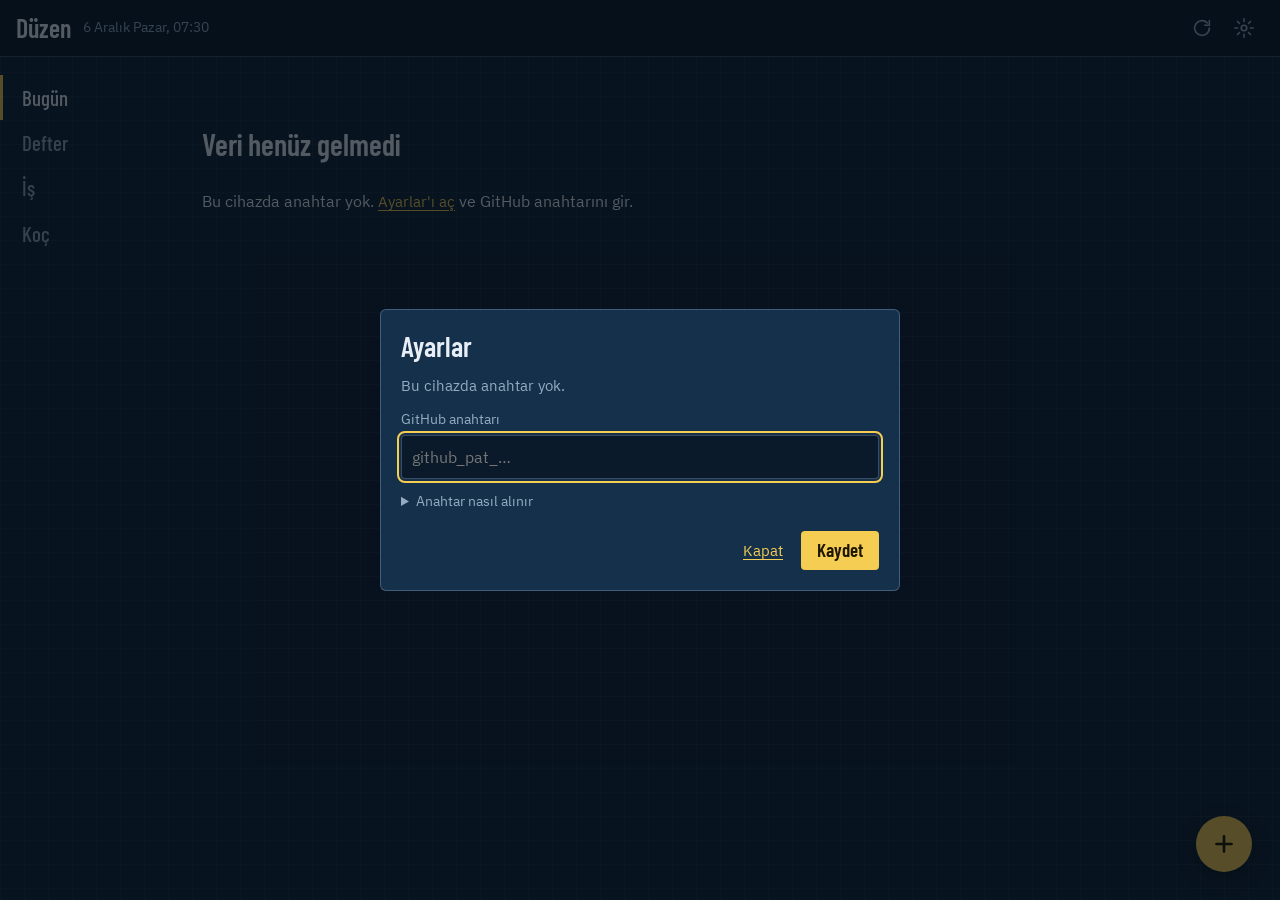
==== index.html @ efe528be "Düzen uygulaması ilk sürüm: Bugün/Yarın, Defter, İş, Koç, Hızlı ekle Co-Authored-By: Claude Opus 5.5" ====
<!doctype html>
<html lang="tr">
<head>
<meta charset="utf-8">
<meta name="viewport" content="width=device-width,initial-scale=1,viewport-fit=cover">
<meta name="theme-color" content="#0b1a2b">
<meta name="robots" content="noindex">
<title>Düzen</title>
<link rel="manifest" href="manifest.webmanifest">
<link rel="icon" href="icons/icon-192.png">
<link rel="apple-touch-icon" href="icons/icon-192.png">
<link rel="stylesheet" href="fonts/fonts.css">
<link rel="stylesheet" href="app.css">
</head>
<body>
<div class="kabuk">
  <header class="ust">
    <a class="marka" href="#bugun">Düzen</a>
    <span class="ust-saat sayi" id="saat"></span>
    <span class="ust-dugmeler">
      <button class="ikon-dugme" id="yenileBtn" type="button" aria-label="Şimdi eşitle" title="Şimdi eşitle">
        <svg viewBox="0 0 24 24" aria-hidden="true"><path d="M20 12a8 8 0 1 1-2.34-5.66M20 4v5h-5"/></svg>
      </button>
      <button class="ikon-dugme" id="ayarBtn" type="button" aria-label="Ayarlar" title="Ayarlar">
        <svg viewBox="0 0 24 24" aria-hidden="true"><circle cx="12" cy="12" r="3"/><path d="M12 2v3M12 19v3M2 12h3M19 12h3M4.9 4.9l2.1 2.1M17 17l2.1 2.1M4.9 19.1 7 17M17 7l2.1-2.1"/></svg>
      </button>
    </span>
  </header>

  <nav class="sekmeler" aria-label="Bölümler">
    <a href="#bugun" data-sekme="bugun">Bugün</a>
    <a href="#defter" data-sekme="defter">Defter</a>
    <a href="#is" data-sekme="is">İş</a>
    <a href="#koc" data-sekme="koc">Koç</a>
  </nav>

  <div class="durum-cubugu" id="durum" role="status" hidden></div>
  <main id="gorunum"></main>
</div>

<button class="ekle-fab" id="ekleBtn" type="button" aria-label="Hızlı ekle">
  <svg viewBox="0 0 24 24" aria-hidden="true"><path d="M12 5v14M5 12h14"/></svg>
</button>
<div class="tost" id="tost" role="status" hidden></div>

<dialog id="ekleDialog" aria-labelledby="ekle-baslik">
  <form id="ekleForm" method="dialog">
    <h2 id="ekle-baslik">Hızlı ekle</h2>
    <div id="ekle-alanlar"></div>
    <div class="dialog-alt">
      <button type="button" class="metin-dugme" data-kapat="ekleDialog">Vazgeç</button>
      <button type="submit" class="dugme">Kaydet</button>
    </div>
  </form>
</dialog>

<dialog id="gorevDialog" aria-labelledby="gorev-baslik">
  <form id="gorevForm" method="dialog">
    <h2 id="gorev-baslik">Görev ekle</h2>
    <label class="alan" for="gorev-ad">Görev<input id="gorev-ad" name="baslik" type="text" required placeholder="Load list kontrolü"></label>
    <div class="iki-alan">
      <label class="alan" for="gorev-proje">Proje<input id="gorev-proje" name="proje" type="text" placeholder="Ceyhan"></label>
      <label class="alan" for="gorev-veren">Veren<input id="gorev-veren" name="veren" type="text" placeholder="Fatih abi"></label>
    </div>
    <div class="iki-alan">
      <label class="alan" for="gorev-son">Son tarih<input id="gorev-son" name="son_tarih" type="date"></label>
      <label class="alan" for="gorev-dl">Deadline<input id="gorev-dl" name="deadline" type="date"></label>
    </div>
    <label class="alan" for="gorev-not">Not<textarea id="gorev-not" name="not" rows="2"></textarea></label>
    <div class="dialog-alt">
      <button type="button" class="metin-dugme" data-kapat="gorevDialog">Vazgeç</button>
      <button type="submit" class="dugme">Görevi ekle</button>
    </div>
  </form>
</dialog>

<dialog id="ayarDialog" aria-labelledby="ayar-baslik">
  <div class="ayar">
    <h2 id="ayar-baslik">Ayarlar</h2>
    <p id="ayar-durum" class="not"></p>
    <label class="alan" for="ayar-anahtar">GitHub anahtarı<input id="ayar-anahtar" type="password" autocomplete="off" spellcheck="false" placeholder="github_pat_…"></label>
    <details class="yardim">
      <summary>Anahtar nasıl alınır</summary>
      <ol>
        <li><a href="https://github.com/settings/personal-access-tokens/new" target="_blank" rel="noopener">GitHub'da yeni fine-grained token sayfasını</a> aç.</li>
        <li>Adına cihazı yaz (ör. Düzen tablet), süreyi seç.</li>
        <li>Repository access: <b>Only select repositories</b>, sadece <b>mskldf/duzen-veri</b>.</li>
        <li>Permissions altında Repository permissions, <b>Contents: Read and write</b>.</li>
        <li>Generate token deyip çıkan anahtarı buraya yapıştır.</li>
      </ol>
      <p>Anahtar sadece bu cihazda saklanır. Kimseyle paylaşma, sohbete de yazma.</p>
    </details>
    <div class="dialog-alt">
      <button type="button" class="metin-dugme" id="anahtarSil" hidden>Anahtarı bu cihazdan sil</button>
      <button type="button" class="metin-dugme" data-kapat="ayarDialog">Kapat</button>
      <button type="button" class="dugme" id="anahtarKaydet">Kaydet</button>
    </div>
  </div>
</dialog>

<script src="vendor/marked.min.js"></script>
<script src="lib.js"></script>
<script src="app.js"></script>
</body>
</html>
---- fonts/fonts.css ----
/* barlow-condensed-latin-ext-500-normal */
@font-face {
  font-family: 'Barlow Condensed';
  font-style: normal;
  font-display: swap;
  font-weight: 500;
  src: url(./barlow-condensed-latin-ext-500-normal.woff2) format('woff2');
  unicode-range: U+0100-02AF,U+0304,U+0308,U+0329,U+1E00-1E9F,U+1EF2-1EFF,U+2020,U+20A0-20AB,U+20AD-20C0,U+2113,U+2C60-2C7F,U+A720-A7FF;
}

/* barlow-condensed-latin-500-normal */
@font-face {
  font-family: 'Barlow Condensed';
  font-style: normal;
  font-display: swap;
  font-weight: 500;
  src: url(./barlow-condensed-latin-500-normal.woff2) format('woff2');
  unicode-range: U+0000-00FF,U+0131,U+0152-0153,U+02BB-02BC,U+02C6,U+02DA,U+02DC,U+0304,U+0308,U+0329,U+2000-206F,U+2074,U+20AC,U+2122,U+2191,U+2193,U+2212,U+2215,U+FEFF,U+FFFD;
}

/* barlow-condensed-latin-ext-600-normal */
@font-face {
  font-family: 'Barlow Condensed';
  font-style: normal;
  font-display: swap;
  font-weight: 600;
  src: url(./barlow-condensed-latin-ext-600-normal.woff2) format('woff2');
  unicode-range: U+0100-02AF,U+0304,U+0308,U+0329,U+1E00-1E9F,U+1EF2-1EFF,U+2020,U+20A0-20AB,U+20AD-20C0,U+2113,U+2C60-2C7F,U+A720-A7FF;
}

/* barlow-condensed-latin-600-normal */
@font-face {
  font-family: 'Barlow Condensed';
  font-style: normal;
  font-display: swap;
  font-weight: 600;
  src: url(./barlow-condensed-latin-600-normal.woff2) format('woff2');
  unicode-range: U+0000-00FF,U+0131,U+0152-0153,U+02BB-02BC,U+02C6,U+02DA,U+02DC,U+0304,U+0308,U+0329,U+2000-206F,U+2074,U+20AC,U+2122,U+2191,U+2193,U+2212,U+2215,U+FEFF,U+FFFD;
}

/* ibm-plex-sans-latin-ext-400-normal */
@font-face {
  font-family: 'IBM Plex Sans';
  font-style: normal;
  font-display: swap;
  font-weight: 400;
  src: url(./ibm-plex-sans-latin-ext-400-normal.woff2) format('woff2');
  unicode-range: U+0100-02AF,U+0304,U+0308,U+0329,U+1E00-1E9F,U+1EF2-1EFF,U+2020,U+20A0-20AB,U+20AD-20C0,U+2113,U+2C60-2C7F,U+A720-A7FF;
}

/* ibm-plex-sans-latin-400-normal */
@font-face {
  font-family: 'IBM Plex Sans';
  font-style: normal;
  font-display: swap;
  font-weight: 400;
  src: url(./ibm-plex-sans-latin-400-normal.woff2) format('woff2');
  unicode-range: U+0000-00FF,U+0131,U+0152-0153,U+02BB-02BC,U+02C6,U+02DA,U+02DC,U+0304,U+0308,U+0329,U+2000-206F,U+2074,U+20AC,U+2122,U+2191,U+2193,U+2212,U+2215,U+FEFF,U+FFFD;
}

/* ibm-plex-sans-latin-ext-500-normal */
@font-face {
  font-family: 'IBM Plex Sans';
  font-style: normal;
  font-display: swap;
  font-weight: 500;
  src: url(./ibm-plex-sans-latin-ext-500-normal.woff2) format('woff2');
  unicode-range: U+0100-02AF,U+0304,U+0308,U+0329,U+1E00-1E9F,U+1EF2-1EFF,U+2020,U+20A0-20AB,U+20AD-20C0,U+2113,U+2C60-2C7F,U+A720-A7FF;
}

/* ibm-plex-sans-latin-500-normal */
@font-face {
  font-family: 'IBM Plex Sans';
  font-style: normal;
  font-display: swap;
  font-weight: 500;
  src: url(./ibm-plex-sans-latin-500-normal.woff2) format('woff2');
  unicode-range: U+0000-00FF,U+0131,U+0152-0153,U+02BB-02BC,U+02C6,U+02DA,U+02DC,U+0304,U+0308,U+0329,U+2000-206F,U+2074,U+20AC,U+2122,U+2191,U+2193,U+2212,U+2215,U+FEFF,U+FFFD;
}

/* ibm-plex-sans-latin-ext-600-normal */
@font-face {
  font-family: 'IBM Plex Sans';
  font-style: normal;
  font-display: swap;
  font-weight: 600;
  src: url(./ibm-plex-sans-latin-ext-600-normal.woff2) format('woff2');
  unicode-range: U+0100-02AF,U+0304,U+0308,U+0329,U+1E00-1E9F,U+1EF2-1EFF,U+2020,U+20A0-20AB,U+20AD-20C0,U+2113,U+2C60-2C7F,U+A720-A7FF;
}

/* ibm-plex-sans-latin-600-normal */
@font-face {
  font-family: 'IBM Plex Sans';
  font-style: normal;
  font-display: swap;
  font-weight: 600;
  src: url(./ibm-plex-sans-latin-600-normal.woff2) format('woff2');
  unicode-range: U+0000-00FF,U+0131,U+0152-0153,U+02BB-02BC,U+02C6,U+02DA,U+02DC,U+0304,U+0308,U+0329,U+2000-206F,U+2074,U+20AC,U+2122,U+2191,U+2193,U+2212,U+2215,U+FEFF,U+FFFD;
}
---- app.css ----
/* Düzen: ozalit defter. Koyu lacivert zemin, mühendis kareli kâğıdı, antet kutusu. */
:root {
  --zemin: #0f2236;
  --zemin-koyu: #0b1a2b;
  --kagit: #14304b;
  --cizgi: rgba(196, 220, 255, 0.055);
  --ayrac: rgba(196, 220, 255, 0.13);
  --cerceve: rgba(196, 220, 255, 0.26);
  --yazi: #e8eef5;
  --soluk: #95abc2;
  --vurgu: #f4cd52;
  --vurgu-uzeri: #1d1600;
  --gecikme: #ff7b67;
  --tamam: #7fd4a9;
  --f-baslik: 'Barlow Condensed', 'Arial Narrow', 'Roboto Condensed', sans-serif;
  --f-govde: 'IBM Plex Sans', system-ui, -apple-system, 'Segoe UI', sans-serif;
  --kare: 24px;
  --alt-bar: 60px;
  color-scheme: dark;
}

* { box-sizing: border-box; }
html { -webkit-text-size-adjust: 100%; }
body {
  margin: 0;
  min-height: 100vh;
  background-color: var(--zemin);
  background-image:
    linear-gradient(var(--cizgi) 1px, transparent 1px),
    linear-gradient(90deg, var(--cizgi) 1px, transparent 1px);
  background-size: var(--kare) var(--kare);
  color: var(--yazi);
  font-family: var(--f-govde);
  font-size: 16px;
  line-height: 1.55;
}
a { color: inherit; text-decoration-color: var(--vurgu); text-underline-offset: 3px; }
button { font: inherit; cursor: pointer; }
:focus-visible { outline: 2px solid var(--vurgu); outline-offset: 2px; }
[hidden] { display: none !important; }
.sayi { font-variant-numeric: tabular-nums; }
small { display: block; color: var(--soluk); font-size: 14px; line-height: 1.45; }

/* ---------- üst ve gezinme ---------- */
.ust {
  position: sticky; top: 0; z-index: 20;
  display: flex; align-items: center; gap: 12px;
  padding: calc(8px + env(safe-area-inset-top, 0px)) max(16px, env(safe-area-inset-right, 0px)) 8px max(16px, env(safe-area-inset-left, 0px));
  background: var(--zemin-koyu);
  border-bottom: 1px solid var(--cerceve);
}
.marka {
  font-family: var(--f-baslik); font-weight: 600; font-size: 26px; line-height: 1;
  text-decoration: none; color: var(--yazi);
}
.ust-saat { flex: 1; min-width: 0; color: var(--soluk); font-size: 14px; white-space: nowrap; overflow: hidden; text-overflow: ellipsis; }
.ust-dugmeler { display: flex; gap: 2px; }
.ikon-dugme {
  width: 40px; height: 40px; display: grid; place-items: center;
  background: none; border: 0; border-radius: 4px; color: var(--soluk);
}
.ikon-dugme:hover { color: var(--yazi); background: var(--ayrac); }
.ikon-dugme svg, .ekle-fab svg { width: 22px; height: 22px; fill: none; stroke: currentColor; stroke-width: 1.8; stroke-linecap: round; stroke-linejoin: round; }

.sekmeler {
  position: fixed; left: 0; right: 0; bottom: 0; z-index: 20;
  display: grid; grid-template-columns: repeat(4, 1fr);
  background: var(--zemin-koyu);
  border-top: 1px solid var(--cerceve);
  padding-bottom: env(safe-area-inset-bottom, 0px);
}
.sekmeler a {
  display: block; height: var(--alt-bar); line-height: var(--alt-bar);
  text-align: center; text-decoration: none;
  font-family: var(--f-baslik); font-weight: 500; font-size: 19px; color: var(--soluk);
}
.sekmeler a[aria-current="page"] { color: var(--yazi); box-shadow: inset 0 2px 0 var(--vurgu); }

.durum-cubugu {
  margin: 0; padding: 8px max(16px, env(safe-area-inset-right, 0px)) 8px max(16px, env(safe-area-inset-left, 0px));
  font-size: 14px; color: var(--vurgu); background: rgba(244, 205, 82, 0.1);
}
.durum-cubugu.hata { color: var(--gecikme); background: rgba(255, 123, 103, 0.12); }

main {
  padding: 20px max(16px, env(safe-area-inset-right, 0px)) calc(var(--alt-bar) + 96px + env(safe-area-inset-bottom, 0px)) max(16px, env(safe-area-inset-left, 0px));
}
.gun, .is, .koc { max-width: 760px; }

/* ---------- tipografi ---------- */
h1 { font-family: var(--f-baslik); font-weight: 600; font-size: 40px; line-height: 1.05; margin: 0; text-wrap: balance; }
h2 {
  font-family: var(--f-baslik); font-weight: 500; font-size: 20px; line-height: 1.2;
  color: var(--soluk); margin: 30px 0 8px; padding-bottom: 5px; border-bottom: 1px solid var(--ayrac);
}
.not { color: var(--soluk); font-size: 15px; margin: 8px 0; }
.bolum-bas { display: flex; align-items: center; justify-content: space-between; gap: 16px; }

/* ---------- düğmeler ---------- */
.dugme {
  background: var(--vurgu); color: var(--vurgu-uzeri); border: 0; border-radius: 4px;
  padding: 9px 16px; font-family: var(--f-baslik); font-weight: 600; font-size: 19px; line-height: 1.1;
}
.dugme:disabled, .metin-dugme:disabled { opacity: 0.5; cursor: progress; }
.metin-dugme {
  background: none; border: 0; padding: 6px 0; color: var(--vurgu);
  text-decoration: underline; text-underline-offset: 3px; font-size: 15px;
}
.cipler { display: flex; flex-wrap: wrap; gap: 8px; }
.cip {
  background: transparent; color: var(--yazi); border: 1px solid var(--cerceve); border-radius: 4px;
  padding: 6px 12px; font-size: 15px;
}
.cip:hover { border-color: var(--yazi); }
.cip.secili { border-color: var(--vurgu); color: var(--vurgu); }

.ekle-fab {
  position: fixed; z-index: 25;
  right: max(16px, env(safe-area-inset-right, 0px));
  bottom: calc(var(--alt-bar) + 16px + env(safe-area-inset-bottom, 0px));
  width: 56px; height: 56px; border-radius: 50%; border: 0;
  display: grid; place-items: center;
  background: var(--vurgu); color: var(--vurgu-uzeri);
  box-shadow: 0 6px 18px rgba(0, 0, 0, 0.35);
}
.ekle-fab svg { width: 26px; height: 26px; stroke-width: 2.4; }

/* ---------- günün sayfası ---------- */
.gun-bas { display: grid; gap: 2px; }
.gun-bas h1 { font-size: 52px; }
.gun-tarih { margin: 0; font-family: var(--f-baslik); font-weight: 500; font-size: 24px; color: var(--soluk); }
.hava { display: flex; flex-wrap: wrap; align-items: baseline; gap: 6px 14px; margin-top: 6px; font-size: 15px; color: var(--soluk); }
.hava-simdi { font-family: var(--f-baslik); font-weight: 500; font-size: 28px; color: var(--yazi); }

.plan { list-style: none; margin: 0; padding: 0; border-left: 2px solid var(--cerceve); }
.plan-satir { position: relative; display: grid; grid-template-columns: 116px 1fr; gap: 12px; padding: 8px 0 8px 16px; }
.plan-satir::before { content: ""; position: absolute; left: -6px; top: 19px; width: 10px; height: 2px; background: var(--cerceve); }
.plan-saat { font-family: var(--f-baslik); font-weight: 500; font-size: 19px; color: var(--soluk); }
.plan-is { min-width: 0; }
.plan-satir.simdi .plan-saat { color: var(--vurgu); }
.plan-satir.simdi::before { background: var(--vurgu); width: 14px; }

/* ---------- listeler ---------- */
.liste { list-style: none; margin: 0; padding: 0; }
.liste > li + li { border-top: 1px solid var(--ayrac); }
.liste.soluk { opacity: 0.6; }
.satir-bag { display: block; padding: 10px 6px; text-decoration: none; color: inherit; border-radius: 3px; }
.satir-bag:hover { background: var(--ayrac); }
.satir-bag.secili { background: rgba(244, 205, 82, 0.08); box-shadow: inset 3px 0 0 var(--vurgu); }
.satir-ust { display: flex; align-items: baseline; justify-content: space-between; gap: 12px; }
.satir-baslik { font-weight: 500; }
.satir-bag small { overflow: hidden; display: -webkit-box; -webkit-line-clamp: 2; -webkit-box-orient: vertical; }

.durum { display: inline-flex; align-items: center; gap: 6px; font-size: 13px; color: var(--soluk); white-space: nowrap; font-weight: 400; }
.durum i { display: inline-block; width: 9px; height: 9px; border: 1.5px solid currentColor; }
.durum-devam { color: var(--vurgu); }
.durum-devam i { background: var(--vurgu); }
.durum-bitti { color: var(--tamam); }
.durum-bitti i { background: var(--tamam); }
.durum-baslanmadi i { border-style: dashed; }
.durum-rafta, .durum-dustu { opacity: 0.75; }

/* ---------- defter ---------- */
.defter-ust { display: flex; flex-wrap: wrap; gap: 8px; margin-bottom: 4px; }
.sekme-bag {
  font-family: var(--f-baslik); font-weight: 500; font-size: 18px; text-decoration: none;
  border: 1px solid var(--cerceve); border-radius: 4px; padding: 5px 12px;
}
.sekme-bag.secili { border-color: var(--vurgu); color: var(--vurgu); }
.defter .defter-sayfa { display: none; }
.defter.sayfa-acik .defter-liste { display: none; }
.defter.sayfa-acik .defter-sayfa { display: block; }
.geri { display: inline-block; margin-bottom: 14px; color: var(--soluk); text-decoration: none; font-size: 15px; }
.geri::before { content: "‹ "; }
.sayfa-bos { color: var(--soluk); padding: 48px 0; }

.antet {
  display: grid; grid-template-columns: repeat(2, minmax(0, 1fr));
  gap: 1px; background: var(--cerceve); border: 1px solid var(--cerceve);
  margin-bottom: 14px;
}
.hucre { background: var(--zemin-koyu); padding: 7px 12px 9px; min-width: 0; }
.hucre.genis, .hucre.genis-yarim { grid-column: 1 / -1; }
.hucre-etiket { display: block; font-size: 12px; color: var(--soluk); line-height: 1.3; }
.hucre-deger { display: block; font-family: var(--f-baslik); font-weight: 500; font-size: 20px; line-height: 1.25; overflow-wrap: anywhere; }
.hucre.genis .hucre-deger { font-size: 34px; font-weight: 600; line-height: 1.1; }
.hucre-deger .durum { font-family: var(--f-govde); font-size: 15px; }

.ek { margin: 4px 0; font-size: 14px; color: var(--soluk); }
.ek span { color: var(--soluk); }
.ek a { color: var(--yazi); }

.metin { max-width: 68ch; }
.metin h1 { font-size: 38px; margin: 6px 0 12px; }
.metin h2 { color: var(--yazi); font-size: 22px; margin: 26px 0 8px; }
.metin p { margin: 8px 0; }
.metin ul, .metin ol { padding-left: 22px; margin: 6px 0; }
.metin li { margin: 4px 0; }
.metin strong { font-weight: 600; }
.metin code { font-size: 0.92em; background: var(--zemin-koyu); padding: 1px 5px; border-radius: 3px; }
.tablo-sar { overflow-x: auto; margin: 10px 0; }
.metin table { border-collapse: collapse; font-size: 14px; min-width: 100%; }
.metin th, .metin td { border: 1px solid var(--ayrac); padding: 6px 10px; text-align: left; vertical-align: top; }
.metin th { font-family: var(--f-baslik); font-weight: 500; font-size: 16px; color: var(--soluk); background: var(--zemin-koyu); }

/* ---------- iş ---------- */
.gorev { padding: 12px 6px; }
.gorev-ust { display: flex; align-items: baseline; gap: 10px; flex-wrap: wrap; }
.rozet { font-size: 12px; color: var(--soluk); border: 1px solid var(--cerceve); padding: 0 6px; border-radius: 3px; }
.tarihler { display: flex; flex-wrap: wrap; gap: 2px 16px; font-size: 14px; margin-top: 4px; }
.tarih { color: var(--soluk); }
.tarih.yaklasti { color: var(--vurgu); }
.tarih.gecikti, td.gecikti { color: var(--gecikme); }
.gorev-dugmeler { margin-top: 2px; }
details summary { cursor: pointer; color: var(--soluk); font-size: 14px; }
.notlar { margin: 6px 0 0; padding-left: 18px; font-size: 14px; }
.notlar .sayi { color: var(--soluk); }

/* ---------- koç ---------- */
.buyuk-sayi { font-family: var(--f-baslik); font-weight: 600; font-size: 52px; line-height: 1; margin: 6px 0; }
.buyuk-sayi span { font-size: 21px; font-weight: 500; color: var(--soluk); }
.cubuk { position: relative; height: 14px; margin: 14px 0 10px; border: 1px solid var(--cerceve); background: var(--zemin-koyu); }
.cubuk-dolu { height: 100%; background: var(--tamam); }
.cubuk-hedef { position: absolute; top: -6px; bottom: -6px; width: 2px; margin-left: -1px; background: var(--vurgu); }
.kucuk-tablo { border-collapse: collapse; font-size: 15px; }
.kucuk-tablo th { font-family: var(--f-baslik); font-weight: 500; font-size: 16px; color: var(--soluk); text-align: left; padding: 2px 18px 4px 0; }
.kucuk-tablo td { padding: 4px 18px 4px 0; border-top: 1px solid var(--ayrac); }
.girdi { padding: 7px 0; font-size: 15px; }
.girdi .sayi { color: var(--soluk); margin-right: 6px; }

.bos { padding: 40px 0; }
.bos-baslik { font-family: var(--f-baslik); font-weight: 600; font-size: 30px; margin: 0 0 6px; }

/* ---------- pencereler ---------- */
dialog {
  width: min(520px, calc(100vw - 32px)); max-height: calc(100vh - 48px); overflow: auto;
  padding: 20px; border: 1px solid var(--cerceve); border-radius: 6px;
  background: var(--kagit); color: var(--yazi);
}
dialog::backdrop { background: rgba(4, 11, 19, 0.65); }
dialog h2 { font-size: 28px; font-weight: 600; color: var(--yazi); margin: 0 0 10px; padding: 0; border: 0; }
.alan { display: grid; gap: 4px; margin: 12px 0; padding: 0; border: 0; font-size: 14px; color: var(--soluk); min-width: 0; }
.alan input, .alan select, .alan textarea {
  width: 100%; font: inherit; font-size: 16px; color: var(--yazi);
  background: var(--zemin-koyu); border: 1px solid var(--cerceve); border-radius: 4px; padding: 9px 10px;
}
.alan textarea { resize: vertical; }
fieldset.alan { display: flex; flex-wrap: wrap; align-items: center; gap: 6px 20px; }
fieldset.alan legend { float: left; width: 100%; padding: 0; margin-bottom: 4px; }
.secim { display: inline-flex; align-items: center; gap: 6px; color: var(--yazi); font-size: 16px; }
.iki-alan { display: grid; grid-template-columns: 1fr 1fr; gap: 12px; }
.dialog-alt { display: flex; flex-wrap: wrap; align-items: center; justify-content: flex-end; gap: 10px 18px; margin-top: 18px; }
.yardim { margin: 6px 0; font-size: 14px; color: var(--soluk); }
.yardim ol { padding-left: 20px; }
.yardim li { margin: 4px 0; }
.yardim b { color: var(--yazi); font-weight: 500; }
.yardim a { color: var(--yazi); }

.tost {
  position: fixed; z-index: 40; left: 50%; transform: translateX(-50%);
  bottom: calc(var(--alt-bar) + 88px + env(safe-area-inset-bottom, 0px));
  max-width: calc(100vw - 32px);
  background: var(--yazi); color: var(--zemin); padding: 10px 16px; border-radius: 4px; font-size: 15px;
  box-shadow: 0 6px 18px rgba(0, 0, 0, 0.35);
}
.tost.tost-hata { background: var(--gecikme); color: #2b0b05; }

/* ---------- geniş ekran: yan gezinme, iki bölmeli defter ---------- */
@media (min-width: 600px) {
  .antet { grid-template-columns: repeat(4, minmax(0, 1fr)); }
  .hucre.genis-yarim { grid-column: span 2; }
}
@media (min-width: 900px) {
  .kabuk { display: grid; grid-template-columns: 170px minmax(0, 1fr); grid-template-rows: auto auto 1fr; }
  .ust { grid-column: 1 / -1; }
  .durum-cubugu { grid-column: 2; }
  main { grid-column: 2; padding: 24px 32px 96px; }
  .sekmeler {
    position: sticky; top: 57px; grid-row: 2 / span 2; align-self: start;
    display: flex; flex-direction: column; padding: 18px 0;
    background: transparent; border-top: 0;
  }
  .sekmeler a { height: auto; line-height: 1.2; text-align: left; padding: 10px 22px; font-size: 21px; }
  .sekmeler a[aria-current="page"] { box-shadow: inset 3px 0 0 var(--vurgu); }
  .ekle-fab { bottom: 28px; right: 28px; }
  .tost { bottom: 100px; }
  .defter { display: grid; grid-template-columns: 340px minmax(0, 1fr); gap: 32px; align-items: start; }
  .defter .defter-liste, .defter.sayfa-acik .defter-liste {
    display: block; position: sticky; top: 81px; max-height: calc(100vh - 100px); overflow-y: auto; padding-right: 6px;
  }
  .defter .defter-sayfa { display: block; }
  .geri { display: none; }
}

@media (prefers-reduced-motion: reduce) {
  * { scroll-behavior: auto !important; transition: none !important; animation: none !important; }
}
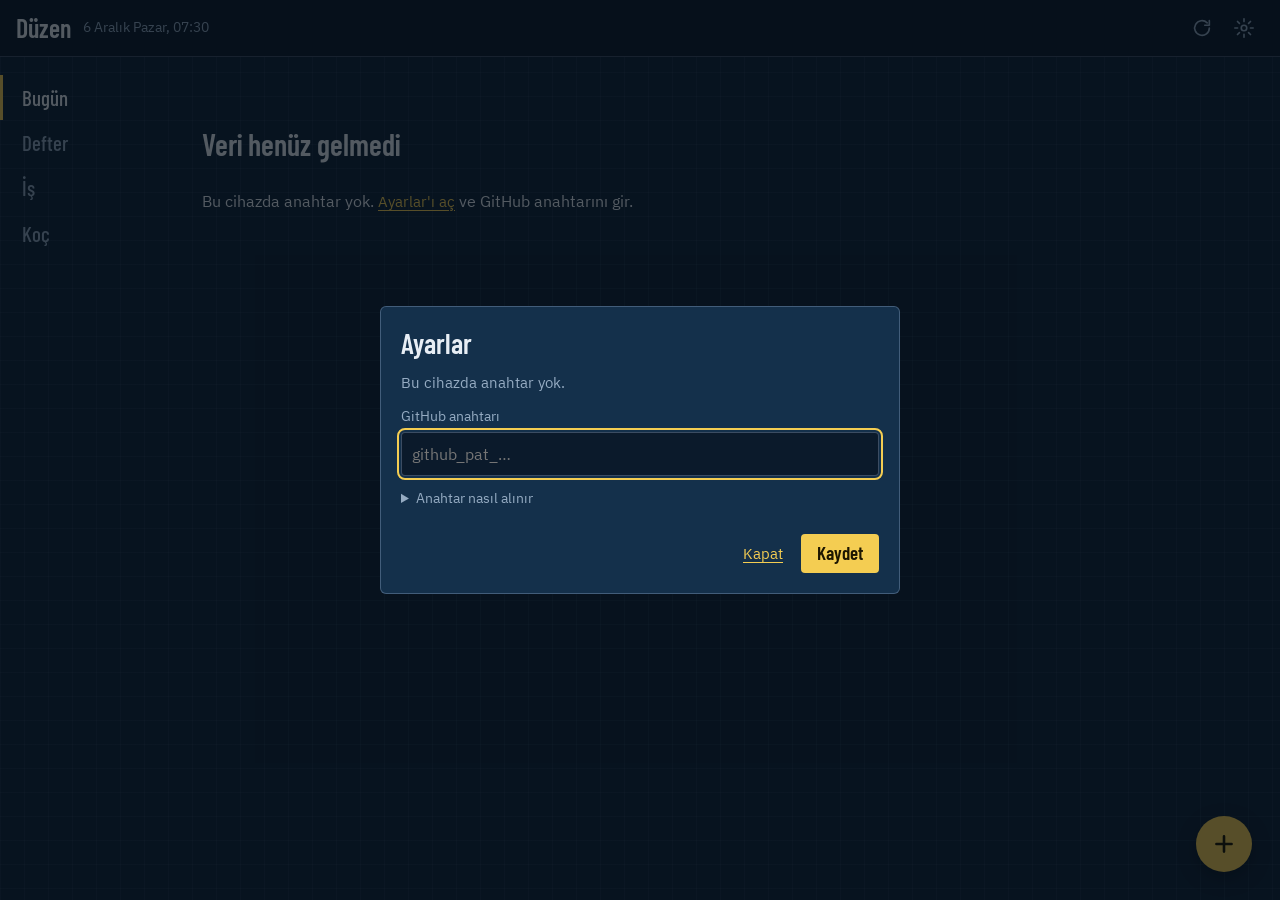
==== commit 8b1a05f9: "Odak modu, haftalık iş dökümü, koç önerileri, haftalık grafikler, QR ile cihaz ekleme Co-Authored-By" ====
--- a/index.html
+++ b/index.html
@@ -47,8 +47,22 @@
   <form id="ekleForm" method="dialog">
     <h2 id="ekle-baslik">Hızlı ekle</h2>
     <div id="ekle-alanlar"></div>
+    <p class="dialog-hata" role="alert" hidden></p>
     <div class="dialog-alt">
       <button type="button" class="metin-dugme" data-kapat="ekleDialog">Vazgeç</button>
+      <button type="submit" class="dugme">Kaydet</button>
+    </div>
+  </form>
+</dialog>
+
+<dialog id="kapatDialog" aria-labelledby="kapat-baslik">
+  <form id="kapatForm" method="dialog">
+    <h2 id="kapat-baslik">Günü kapat</h2>
+    <p class="not" id="kapat-tarih"></p>
+    <div id="kapat-alanlar"></div>
+    <p class="dialog-hata" role="alert" hidden></p>
+    <div class="dialog-alt">
+      <button type="button" class="metin-dugme" data-kapat="kapatDialog">Vazgeç</button>
       <button type="submit" class="dugme">Kaydet</button>
     </div>
   </form>
@@ -67,6 +81,7 @@
       <label class="alan" for="gorev-dl">Deadline<input id="gorev-dl" name="deadline" type="date"></label>
     </div>
     <label class="alan" for="gorev-not">Not<textarea id="gorev-not" name="not" rows="2"></textarea></label>
+    <p class="dialog-hata" role="alert" hidden></p>
     <div class="dialog-alt">
       <button type="button" class="metin-dugme" data-kapat="gorevDialog">Vazgeç</button>
       <button type="submit" class="dugme">Görevi ekle</button>
@@ -83,13 +98,23 @@
       <summary>Anahtar nasıl alınır</summary>
       <ol>
         <li><a href="https://github.com/settings/personal-access-tokens/new" target="_blank" rel="noopener">GitHub'da yeni fine-grained token sayfasını</a> aç.</li>
-        <li>Adına cihazı yaz (ör. Düzen tablet), süreyi seç.</li>
-        <li>Repository access: <b>Only select repositories</b>, sadece <b>mskldf/duzen-veri</b>.</li>
-        <li>Permissions altında Repository permissions, <b>Contents: Read and write</b>.</li>
-        <li>Generate token deyip çıkan anahtarı buraya yapıştır.</li>
+        <li><b>Token name</b>: cihazın adı (ör. Düzen ThinkPad). <b>Expiration</b>: No expiration ya da uzun bir süre.</li>
+        <li><b>Repository access</b>: Only select repositories, sonra Select repositories'den <b>duzen-veri</b>.</li>
+        <li><b>Permissions</b>: Repositories sekmesinde Add permissions, <b>Contents</b>, erişimi <b>Read and write</b> yap. Account sekmesine bir şey ekleme.</li>
+        <li><b>Generate token</b> deyip çıkan anahtarı kopyala, buraya yapıştır.</li>
       </ol>
       <p>Anahtar sadece bu cihazda saklanır. Kimseyle paylaşma, sohbete de yazma.</p>
     </details>
+    <div class="qr-dugmeler">
+      <button type="button" class="metin-dugme" id="qrGoster" hidden>Başka cihaza aktar (QR)</button>
+      <button type="button" class="metin-dugme" id="qrOku" hidden>QR ile anahtar al</button>
+    </div>
+    <div class="qr-alani" id="qrAlani" hidden>
+      <p class="not">Diğer cihazda Düzen'i aç, Ayarlar'da "QR ile anahtar al" de ve bunu okut. 60 saniye sonra kaybolur; kimseye gösterme.</p>
+      <div class="qr-kutu" id="qrKutu"></div>
+    </div>
+    <video id="qrKamera" class="qr-kamera" playsinline muted hidden></video>
+    <p class="dialog-hata" role="alert" hidden></p>
     <div class="dialog-alt">
       <button type="button" class="metin-dugme" id="anahtarSil" hidden>Anahtarı bu cihazdan sil</button>
       <button type="button" class="metin-dugme" data-kapat="ayarDialog">Kapat</button>
@@ -100,6 +125,10 @@
 
 <script src="vendor/marked.min.js"></script>
 <script src="lib.js"></script>
+<script src="vendor/qrcode.js"></script>
+<script src="odak.js"></script>
+<script src="oneri.js"></script>
+<script src="qr.js"></script>
 <script src="app.js"></script>
 </body>
 </html>
--- a/app.css
+++ b/app.css
@@ -140,6 +140,18 @@
 .plan-satir.simdi .plan-saat { color: var(--vurgu); }
 .plan-satir.simdi::before { background: var(--vurgu); width: 14px; }
 
+/* ---------- kartlar ---------- */
+.kart { margin: 22px 0 0; padding: 12px 14px 14px; border: 1px solid var(--cerceve); border-radius: 4px; background: rgba(11, 26, 43, 0.72); }
+.kart h2 { margin: 0 0 4px; padding: 0; border: 0; color: var(--yazi); font-size: 22px; }
+.kart .not { margin: 4px 0; }
+.kart-ust { display: flex; align-items: center; justify-content: space-between; gap: 12px; flex-wrap: wrap; }
+.kart-vurgu { border-color: var(--vurgu); box-shadow: inset 3px 0 0 var(--vurgu); }
+.kart .liste { margin-top: 4px; }
+.cip-vurgu { border-color: var(--vurgu); color: var(--vurgu); }
+.paneller { margin-top: 8px; }
+.panel-bag::before { content: "▸ "; color: var(--vurgu); }
+.panel-dugme { display: inline-block; text-decoration: none; margin: 4px 0 6px; }
+
 /* ---------- listeler ---------- */
 .liste { list-style: none; margin: 0; padding: 0; }
 .liste > li + li { border-top: 1px solid var(--ayrac); }
@@ -249,6 +261,11 @@
 fieldset.alan legend { float: left; width: 100%; padding: 0; margin-bottom: 4px; }
 .secim { display: inline-flex; align-items: center; gap: 6px; color: var(--yazi); font-size: 16px; }
 .iki-alan { display: grid; grid-template-columns: 1fr 1fr; gap: 12px; }
+.kapat-bolum { margin: 14px 0; padding: 10px 12px 2px; border: 1px solid var(--ayrac); border-radius: 4px; }
+.kapat-bolum legend { padding: 0 6px; font-family: var(--f-baslik); font-weight: 500; font-size: 19px; color: var(--yazi); }
+.kapat-bolum .alan { margin: 8px 0; }
+.secimler { display: flex; flex-wrap: wrap; gap: 6px 22px; margin: 4px 0 2px; }
+.dialog-hata { margin: 12px 0 0; padding: 8px 10px; font-size: 14px; color: var(--gecikme); background: rgba(255, 123, 103, 0.12); border-radius: 4px; }
 .dialog-alt { display: flex; flex-wrap: wrap; align-items: center; justify-content: flex-end; gap: 10px 18px; margin-top: 18px; }
 .yardim { margin: 6px 0; font-size: 14px; color: var(--soluk); }
 .yardim ol { padding-left: 20px; }
@@ -295,3 +312,77 @@
 @media (prefers-reduced-motion: reduce) {
   * { scroll-behavior: auto !important; transition: none !important; animation: none !important; }
 }
+
+/* ---------- iş dökümü ---------- */
+.hafta-gez { display: flex; align-items: center; gap: 10px; font-family: var(--f-baslik); font-size: 19px; }
+.hafta-gez a, .soluk-ok { text-decoration: none; padding: 2px 8px; border: 1px solid var(--cerceve); border-radius: 4px; line-height: 1.2; }
+.soluk-ok { opacity: 0.35; }
+.dokum { list-style: none; margin: 8px 0; padding: 0; }
+.dokum li { padding: 7px 0; border-top: 1px solid var(--ayrac); }
+.dokum li:first-child { border-top: 0; }
+.dokum-etiket { font-family: var(--f-baslik); font-weight: 500; font-size: 17px; color: var(--soluk); margin-right: 6px; }
+small.satir-ici { display: inline; }
+#dokum h2 { border: 0; margin-bottom: 0; }
+#dokum { margin-top: 30px; border-top: 1px solid var(--ayrac); }
+
+/* ---------- odak modu ---------- */
+body[data-sayfa="odak"] .ust, body[data-sayfa="odak"] .sekmeler, body[data-sayfa="odak"] .ekle-fab, body[data-sayfa="odak"] .durum-cubugu { display: none !important; }
+body[data-sayfa="odak"] main { padding: max(14px, env(safe-area-inset-top, 0px)) max(20px, env(safe-area-inset-right, 0px)) max(20px, env(safe-area-inset-bottom, 0px)) max(20px, env(safe-area-inset-left, 0px)); }
+.odak { min-height: calc(100vh - 34px); display: grid; grid-template-rows: auto auto 1fr; gap: 18px; max-width: 1200px; margin: 0 auto; }
+.odak-ust { display: flex; justify-content: space-between; align-items: center; }
+.geri-odak { color: var(--soluk); text-decoration: none; font-size: 15px; }
+.odak-saat { font-family: var(--f-baslik); font-weight: 600; font-size: clamp(96px, 27vw, 230px); line-height: 0.88; margin: 0; }
+.odak-tarih { font-family: var(--f-baslik); font-weight: 500; font-size: clamp(22px, 4vw, 34px); color: var(--soluk); margin: 8px 0 0; }
+.odak-yan { display: grid; gap: 26px; align-content: start; }
+.odak-blok h2, .odak-sayac h2 { margin-top: 0; }
+.odak-is { font-family: var(--f-baslik); font-weight: 500; font-size: clamp(26px, 5vw, 40px); line-height: 1.12; margin: 2px 0 10px; }
+.odak-cubuk { height: 10px; margin: 6px 0 6px; }
+.odak-sonraki { margin: 12px 0 0; font-size: 17px; }
+.odak-sonraki span { color: var(--soluk); }
+.odak-isik { font-family: var(--f-baslik); font-weight: 500; font-size: 26px; color: var(--vurgu); margin: 10px 0 0; }
+.odak-sure { font-family: var(--f-baslik); font-weight: 600; font-size: clamp(56px, 13vw, 104px); line-height: 1; margin: 16px 0 14px; }
+.odak-dugmeler { display: flex; flex-wrap: wrap; gap: 10px 16px; align-items: center; }
+.dugme.ikincil { background: transparent; color: var(--yazi); border: 1px solid var(--cerceve); }
+.cip:disabled { opacity: 0.5; cursor: default; }
+.soluk-yazi { color: var(--soluk); }
+.odak-giris { margin: 10px 0 0; }
+@media (min-width: 900px) {
+  body[data-sayfa="odak"] .kabuk { display: block; }
+  .odak { grid-template-columns: 1.15fr 1fr; grid-template-rows: auto 1fr; column-gap: 48px; }
+  .odak-ust { grid-column: 1 / -1; }
+  .odak-saat-alani, .odak-yan { align-self: center; }
+}
+
+/* ---------- QR ---------- */
+.qr-dugmeler { display: flex; flex-wrap: wrap; gap: 4px 20px; margin-top: 6px; }
+.qr-alani { margin-top: 8px; }
+.qr-kutu { width: min(240px, 70vw); padding: 0; background: #fff; border-radius: 4px; }
+.qr-kutu svg { display: block; width: 100%; height: auto; }
+.qr-kamera { width: 100%; max-height: 50vh; margin-top: 10px; border-radius: 4px; background: #000; object-fit: cover; }
+
+/* ---------- öneriler ---------- */
+.oneri { padding: 10px 0; }
+.oneri-baslik { margin: 0; font-weight: 600; }
+.oneri-metin { font-size: 15px; color: var(--soluk); }
+.oneri-metin p { margin: 4px 0; }
+.oneri-dugmeler { display: flex; flex-wrap: wrap; align-items: center; gap: 8px 12px; margin-top: 8px; }
+.oneri-dugmeler .dugme { font-size: 17px; padding: 6px 14px; }
+
+/* ---------- haftalar (koç) ---------- */
+.olculer { display: grid; gap: 12px; grid-template-columns: repeat(auto-fill, minmax(220px, 1fr)); margin-top: 10px; }
+.olcu { border: 1px solid var(--ayrac); border-radius: 4px; padding: 10px 12px 8px; background: rgba(11, 26, 43, 0.55); min-width: 0; }
+.olcu h3 { margin: 0; font-family: var(--f-baslik); font-weight: 500; font-size: 18px; color: var(--soluk); }
+.olcu-deger { margin: 4px 0 0; font-size: 15px; color: var(--soluk); }
+.olcu-sayi { font-family: var(--f-baslik); font-weight: 600; font-size: 34px; line-height: 1; margin-right: 2px; color: var(--yazi); }
+.olcu-baz { margin: 3px 0 10px; font-size: 13px; color: var(--soluk); }
+.olcu-baz .iyi { color: var(--tamam); }
+.olcu-baz .kotu { color: var(--gecikme); }
+.mini { position: relative; height: 64px; display: grid; grid-template-columns: repeat(8, 1fr); gap: 2px; align-items: end; border-bottom: 1px solid var(--cerceve); }
+.mini-sutun { height: 100%; display: flex; align-items: flex-end; justify-content: center; border-radius: 2px; }
+.mini-sutun i { display: block; width: min(18px, 72%); min-height: 2px; background: #5b7088; border-radius: 4px 4px 0 0; }
+.mini-sutun.bu i { background: var(--vurgu); }
+.mini-sutun.yok::after { content: ""; width: min(18px, 72%); height: 1px; background: var(--ayrac); }
+.mini-sutun:hover i, .mini-sutun:focus-visible i { filter: brightness(1.3); }
+.mini-baz { position: absolute; left: 0; right: 0; border-top: 2px solid var(--yazi); opacity: 0.55; pointer-events: none; }
+.mini-eksen { display: flex; justify-content: space-between; margin-top: 4px; font-size: 12px; color: var(--soluk); }
+.tablo-ac { margin-top: 10px; }
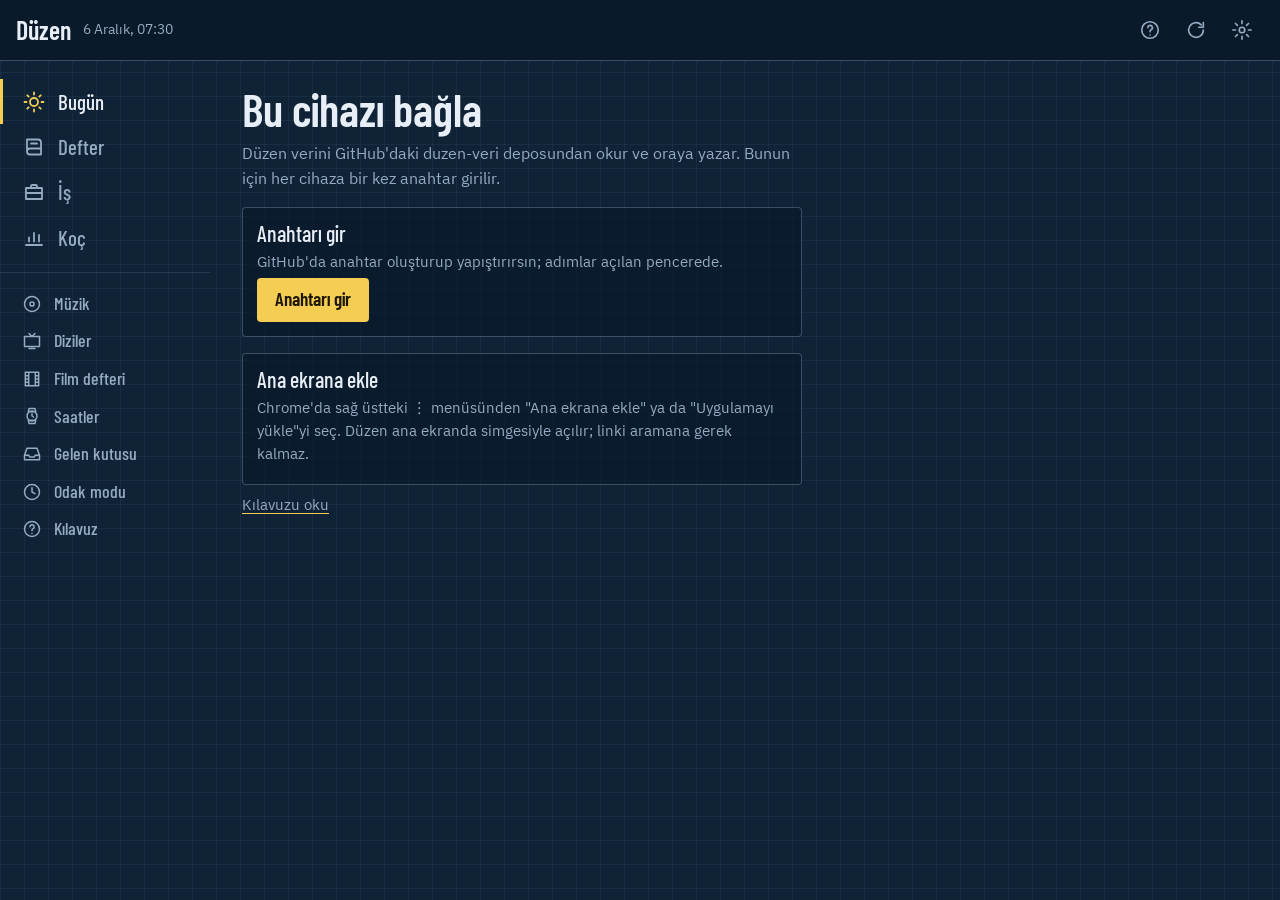
==== commit 95f17d1d: "Arayüz yenileme: kutucuklar, şimdi/sıradaki, alt menü ve Daha, kurulum ekranı, kılavuz; dizi ve film" ====
--- a/index.html
+++ b/index.html
@@ -18,7 +18,10 @@
     <a class="marka" href="#bugun">Düzen</a>
     <span class="ust-saat sayi" id="saat"></span>
     <span class="ust-dugmeler">
-      <button class="ikon-dugme" id="yenileBtn" type="button" aria-label="Şimdi eşitle" title="Şimdi eşitle">
+      <a class="ikon-dugme" href="#kilavuz" aria-label="Kılavuz" title="Kılavuz">
+        <svg viewBox="0 0 24 24" aria-hidden="true"><path d="M21 12a9 9 0 1 1-18 0a9 9 0 1 1 18 0zM9.6 9.4a2.5 2.5 0 1 1 3.6 2.3c-.7.3-1.2.9-1.2 1.7v.6M12 17.4v.1"/></svg>
+      </a>
+      <button class="ikon-dugme" id="yenileBtn" type="button" aria-label="Şimdi yenile" title="Şimdi yenile">
         <svg viewBox="0 0 24 24" aria-hidden="true"><path d="M20 12a8 8 0 1 1-2.34-5.66M20 4v5h-5"/></svg>
       </button>
       <button class="ikon-dugme" id="ayarBtn" type="button" aria-label="Ayarlar" title="Ayarlar">
@@ -28,24 +31,23 @@
   </header>
 
   <nav class="sekmeler" aria-label="Bölümler">
-    <a href="#bugun" data-sekme="bugun">Bugün</a>
-    <a href="#defter" data-sekme="defter">Defter</a>
-    <a href="#is" data-sekme="is">İş</a>
-    <a href="#koc" data-sekme="koc">Koç</a>
+    <a href="#bugun" data-sekme="bugun"><svg viewBox="0 0 24 24" aria-hidden="true"><path d="M16 12a4 4 0 1 1-8 0a4 4 0 1 1 8 0zM12 2.5v2M12 19.5v2M2.5 12h2M19.5 12h2M5.3 5.3l1.4 1.4M17.3 17.3l1.4 1.4M5.3 18.7l1.4-1.4M17.3 6.7l1.4-1.4"/></svg><span>Bugün</span></a>
+    <a href="#defter" data-sekme="defter"><svg viewBox="0 0 24 24" aria-hidden="true"><path d="M5 4.5h11a3 3 0 0 1 3 3v12H8a3 3 0 0 1-3-3zM5 16.5a3 3 0 0 1 3-3h11M9 8.5h6"/></svg><span>Defter</span></a>
+    <a href="#is" data-sekme="is"><svg viewBox="0 0 24 24" aria-hidden="true"><path d="M4 8h16v11H4zM9 8V6.2c0-.7.5-1.2 1.2-1.2h3.6c.7 0 1.2.5 1.2 1.2V8M4 13h16"/></svg><span>İş</span></a>
+    <a href="#koc" data-sekme="koc"><svg viewBox="0 0 24 24" aria-hidden="true"><path d="M4 20h16M7 16.5v-4M12 16.5V8M17 16.5v-6.5"/></svg><span>Koç</span></a>
+    <a href="#daha" data-sekme="daha" class="daha-bag"><svg viewBox="0 0 24 24" aria-hidden="true"><path d="M5 5h5v5H5zM14 5h5v5h-5zM5 14h5v5H5zM14 14h5v5h-5z"/></svg><span>Daha</span></a>
+    <div class="yan-paneller" id="yanPaneller"></div>
   </nav>
 
   <div class="durum-cubugu" id="durum" role="status" hidden></div>
   <main id="gorunum"></main>
 </div>
 
-<button class="ekle-fab" id="ekleBtn" type="button" aria-label="Hızlı ekle">
-  <svg viewBox="0 0 24 24" aria-hidden="true"><path d="M12 5v14M5 12h14"/></svg>
-</button>
 <div class="tost" id="tost" role="status" hidden></div>
 
 <dialog id="ekleDialog" aria-labelledby="ekle-baslik">
   <form id="ekleForm" method="dialog">
-    <h2 id="ekle-baslik">Hızlı ekle</h2>
+    <h2 id="ekle-baslik">Girdi ekle</h2>
     <div id="ekle-alanlar"></div>
     <p class="dialog-hata" role="alert" hidden></p>
     <div class="dialog-alt">
@@ -129,6 +131,11 @@
 <script src="odak.js"></script>
 <script src="oneri.js"></script>
 <script src="qr.js"></script>
+<script src="gelen.js"></script>
+<script src="saatler.js"></script>
+<script src="muzik.js"></script>
+<script src="izleme.js"></script>
+<script src="kilavuz.js"></script>
 <script src="app.js"></script>
 </body>
 </html>
--- a/app.css
+++ b/app.css
@@ -15,7 +15,7 @@
   --f-baslik: 'Barlow Condensed', 'Arial Narrow', 'Roboto Condensed', sans-serif;
   --f-govde: 'IBM Plex Sans', system-ui, -apple-system, 'Segoe UI', sans-serif;
   --kare: 24px;
-  --alt-bar: 60px;
+  --alt-bar: 64px;
   color-scheme: dark;
 }
 
@@ -56,25 +56,28 @@
 .ust-saat { flex: 1; min-width: 0; color: var(--soluk); font-size: 14px; white-space: nowrap; overflow: hidden; text-overflow: ellipsis; }
 .ust-dugmeler { display: flex; gap: 2px; }
 .ikon-dugme {
-  width: 40px; height: 40px; display: grid; place-items: center;
+  width: 44px; height: 44px; display: grid; place-items: center;
   background: none; border: 0; border-radius: 4px; color: var(--soluk);
 }
 .ikon-dugme:hover { color: var(--yazi); background: var(--ayrac); }
-.ikon-dugme svg, .ekle-fab svg { width: 22px; height: 22px; fill: none; stroke: currentColor; stroke-width: 1.8; stroke-linecap: round; stroke-linejoin: round; }
+.ikon-dugme svg, .ikon, .sekmeler svg { width: 22px; height: 22px; flex: none; fill: none; stroke: currentColor; stroke-width: 1.8; stroke-linecap: round; stroke-linejoin: round; }
 
 .sekmeler {
   position: fixed; left: 0; right: 0; bottom: 0; z-index: 20;
-  display: grid; grid-template-columns: repeat(4, 1fr);
+  display: grid; grid-template-columns: repeat(5, 1fr);
   background: var(--zemin-koyu);
   border-top: 1px solid var(--cerceve);
   padding-bottom: env(safe-area-inset-bottom, 0px);
 }
 .sekmeler a {
-  display: block; height: var(--alt-bar); line-height: var(--alt-bar);
-  text-align: center; text-decoration: none;
-  font-family: var(--f-baslik); font-weight: 500; font-size: 19px; color: var(--soluk);
-}
+  display: grid; justify-items: center; align-content: center; gap: 3px;
+  height: var(--alt-bar); text-decoration: none;
+  font-size: 13px; line-height: 1; color: var(--soluk);
+}
+.sekmeler svg { width: 24px; height: 24px; }
 .sekmeler a[aria-current="page"] { color: var(--yazi); box-shadow: inset 0 2px 0 var(--vurgu); }
+.sekmeler a[aria-current="page"] svg { stroke: var(--vurgu); }
+.yan-paneller { display: none; }
 
 .durum-cubugu {
   margin: 0; padding: 8px max(16px, env(safe-area-inset-right, 0px)) 8px max(16px, env(safe-area-inset-left, 0px));
@@ -83,9 +86,9 @@
 .durum-cubugu.hata { color: var(--gecikme); background: rgba(255, 123, 103, 0.12); }
 
 main {
-  padding: 20px max(16px, env(safe-area-inset-right, 0px)) calc(var(--alt-bar) + 96px + env(safe-area-inset-bottom, 0px)) max(16px, env(safe-area-inset-left, 0px));
-}
-.gun, .is, .koc { max-width: 760px; }
+  padding: 20px max(16px, env(safe-area-inset-right, 0px)) calc(var(--alt-bar) + 40px + env(safe-area-inset-bottom, 0px)) max(16px, env(safe-area-inset-left, 0px));
+}
+.gun, .is, .koc, .daha, .diziler, .kilavuz { max-width: 760px; }
 
 /* ---------- tipografi ---------- */
 h1 { font-family: var(--f-baslik); font-weight: 600; font-size: 40px; line-height: 1.05; margin: 0; text-wrap: balance; }
@@ -98,32 +101,26 @@
 
 /* ---------- düğmeler ---------- */
 .dugme {
-  background: var(--vurgu); color: var(--vurgu-uzeri); border: 0; border-radius: 4px;
-  padding: 9px 16px; font-family: var(--f-baslik); font-weight: 600; font-size: 19px; line-height: 1.1;
-}
+  display: inline-flex; align-items: center; justify-content: center; gap: 8px; min-height: 44px;
+  background: var(--vurgu); color: var(--vurgu-uzeri); border: 0; border-radius: 4px; text-decoration: none;
+  padding: 9px 18px; font-family: var(--f-baslik); font-weight: 600; font-size: 19px; line-height: 1.1;
+}
+.dugme .ikon { width: 20px; height: 20px; stroke-width: 2.2; }
+.dugme.kucuk { min-height: 36px; padding: 5px 12px; font-size: 16px; }
 .dugme:disabled, .metin-dugme:disabled { opacity: 0.5; cursor: progress; }
 .metin-dugme {
-  background: none; border: 0; padding: 6px 0; color: var(--vurgu);
+  min-height: 40px; background: none; border: 0; padding: 6px 0; color: var(--vurgu);
   text-decoration: underline; text-underline-offset: 3px; font-size: 15px;
 }
+a.metin-dugme { display: inline-flex; align-items: center; }
 .cipler { display: flex; flex-wrap: wrap; gap: 8px; }
 .cip {
-  background: transparent; color: var(--yazi); border: 1px solid var(--cerceve); border-radius: 4px;
-  padding: 6px 12px; font-size: 15px;
+  min-height: 40px; background: transparent; color: var(--yazi); border: 1px solid var(--cerceve); border-radius: 4px;
+  padding: 7px 14px; font-size: 15px;
 }
 .cip:hover { border-color: var(--yazi); }
 .cip.secili { border-color: var(--vurgu); color: var(--vurgu); }
 
-.ekle-fab {
-  position: fixed; z-index: 25;
-  right: max(16px, env(safe-area-inset-right, 0px));
-  bottom: calc(var(--alt-bar) + 16px + env(safe-area-inset-bottom, 0px));
-  width: 56px; height: 56px; border-radius: 50%; border: 0;
-  display: grid; place-items: center;
-  background: var(--vurgu); color: var(--vurgu-uzeri);
-  box-shadow: 0 6px 18px rgba(0, 0, 0, 0.35);
-}
-.ekle-fab svg { width: 26px; height: 26px; stroke-width: 2.4; }
 
 /* ---------- günün sayfası ---------- */
 .gun-bas { display: grid; gap: 2px; }
@@ -139,6 +136,10 @@
 .plan-is { min-width: 0; }
 .plan-satir.simdi .plan-saat { color: var(--vurgu); }
 .plan-satir.simdi::before { background: var(--vurgu); width: 14px; }
+.plan-satir.takvim::before { background: #86b6ef; height: 8px; width: 8px; top: 16px; left: -5px; border-radius: 50%; }
+.plan-satir.takvim .plan-is { color: #cfe0f7; }
+.tum-gun { display: flex; flex-wrap: wrap; gap: 6px; margin: 0 0 8px; }
+.tum-gun span { padding: 2px 10px; border: 1px solid #86b6ef; border-radius: 999px; font-size: 14px; color: #cfe0f7; }
 
 /* ---------- kartlar ---------- */
 .kart { margin: 22px 0 0; padding: 12px 14px 14px; border: 1px solid var(--cerceve); border-radius: 4px; background: rgba(11, 26, 43, 0.72); }
@@ -275,12 +276,17 @@
 
 .tost {
   position: fixed; z-index: 40; left: 50%; transform: translateX(-50%);
-  bottom: calc(var(--alt-bar) + 88px + env(safe-area-inset-bottom, 0px));
+  bottom: calc(var(--alt-bar) + 16px + env(safe-area-inset-bottom, 0px));
+  display: flex; align-items: center; gap: 16px; width: max-content;
   max-width: calc(100vw - 32px);
   background: var(--yazi); color: var(--zemin); padding: 10px 16px; border-radius: 4px; font-size: 15px;
   box-shadow: 0 6px 18px rgba(0, 0, 0, 0.35);
 }
 .tost.tost-hata { background: var(--gecikme); color: #2b0b05; }
+.tost-eylem {
+  flex: none; min-height: 36px; padding: 4px 2px; background: none; border: 0; color: inherit;
+  font-weight: 600; text-decoration: underline; text-underline-offset: 3px;
+}
 
 /* ---------- geniş ekran: yan gezinme, iki bölmeli defter ---------- */
 @media (min-width: 600px) {
@@ -288,19 +294,25 @@
   .hucre.genis-yarim { grid-column: span 2; }
 }
 @media (min-width: 900px) {
-  .kabuk { display: grid; grid-template-columns: 170px minmax(0, 1fr); grid-template-rows: auto auto 1fr; }
+  .kabuk { display: grid; grid-template-columns: 210px minmax(0, 1fr); grid-template-rows: auto auto 1fr; }
   .ust { grid-column: 1 / -1; }
   .durum-cubugu { grid-column: 2; }
   main { grid-column: 2; padding: 24px 32px 96px; }
   .sekmeler {
-    position: sticky; top: 57px; grid-row: 2 / span 2; align-self: start;
+    position: sticky; top: 61px; grid-row: 2 / span 2; align-self: start;
     display: flex; flex-direction: column; padding: 18px 0;
     background: transparent; border-top: 0;
   }
-  .sekmeler a { height: auto; line-height: 1.2; text-align: left; padding: 10px 22px; font-size: 21px; }
+  .sekmeler a {
+    display: flex; align-items: center; gap: 12px; height: auto; line-height: 1.2; padding: 10px 22px;
+    font-family: var(--f-baslik); font-weight: 500; font-size: 21px;
+  }
   .sekmeler a[aria-current="page"] { box-shadow: inset 3px 0 0 var(--vurgu); }
-  .ekle-fab { bottom: 28px; right: 28px; }
-  .tost { bottom: 100px; }
+  .sekmeler a.daha-bag { display: none; }
+  .yan-paneller { display: block; margin: 12px 0 0; padding-top: 12px; border-top: 1px solid var(--ayrac); }
+  .yan-paneller a { padding: 8px 22px; font-size: 18px; }
+  .yan-paneller svg { width: 20px; height: 20px; }
+  .tost { bottom: 28px; }
   .defter { display: grid; grid-template-columns: 340px minmax(0, 1fr); gap: 32px; align-items: start; }
   .defter .defter-liste, .defter.sayfa-acik .defter-liste {
     display: block; position: sticky; top: 81px; max-height: calc(100vh - 100px); overflow-y: auto; padding-right: 6px;
@@ -386,3 +398,206 @@
 .mini-baz { position: absolute; left: 0; right: 0; border-top: 2px solid var(--yazi); opacity: 0.55; pointer-events: none; }
 .mini-eksen { display: flex; justify-content: space-between; margin-top: 4px; font-size: 12px; color: var(--soluk); }
 .tablo-ac { margin-top: 10px; }
+
+/* ---------- gelen kutusu ---------- */
+.gelen { max-width: 760px; }
+.cip-radyo { position: relative; display: inline-flex; align-items: center; cursor: pointer; }
+.cip-radyo input { position: absolute; opacity: 0; pointer-events: none; }
+.cip-radyo:has(input:checked) { border-color: var(--vurgu); color: var(--vurgu); }
+.cip-radyo:has(input:focus-visible) { outline: 2px solid var(--vurgu); outline-offset: 2px; }
+.gelen-foto { display: block; max-width: 100%; max-height: 320px; margin: 8px 0; border-radius: 4px; }
+.gelen-baslik { font-weight: 600; margin: 6px 0 2px; }
+.gelen-metin, .gelen-url { margin: 2px 0; overflow-wrap: anywhere; }
+.gelen-oge { display: flex; gap: 12px; padding: 10px 0; align-items: flex-start; }
+.gelen-kucuk { width: 64px; height: 64px; object-fit: cover; border-radius: 3px; background: var(--zemin-koyu); flex: none; }
+.gelen-govde { min-width: 0; flex: 1; }
+.gelen-govde .satir-baslik { overflow-wrap: anywhere; }
+.gelen-bildirim { margin: 14px 0 0; }
+.gelen-bildirim a { color: var(--vurgu); }
+
+/* ---------- saatler ---------- */
+.saatler { max-width: 1100px; --l-ortak: #3987e5; --l-flip: #d95926; --l-benim: #199e70; }
+.saatler .bolum-bas { align-items: baseline; flex-wrap: wrap; }
+.alt-sekmeler { display: flex; flex-wrap: wrap; gap: 2px 18px; margin: 12px 0 6px; border-bottom: 1px solid var(--ayrac); }
+.alt-sekmeler a { padding: 6px 0 8px; text-decoration: none; color: var(--soluk); font-family: var(--f-baslik); font-size: 19px; font-weight: 500; }
+.alt-sekmeler a[aria-current="page"] { color: var(--yazi); box-shadow: inset 0 -2px 0 var(--vurgu); }
+.suzgec-satiri { display: flex; flex-wrap: wrap; align-items: end; gap: 8px 14px; margin: 10px 0 14px; }
+.satir-ici-alan { margin: 0; }
+.satir-ici-alan select { width: auto; padding: 6px 8px; font-size: 15px; }
+.saat-izgara { display: grid; gap: 12px; grid-template-columns: repeat(auto-fill, minmax(280px, 1fr)); }
+.saat-kart { display: grid; gap: 6px; align-content: start; min-width: 0; padding: 12px 14px 10px; border: 1px solid var(--ayrac); border-radius: 4px; background: rgba(11, 26, 43, 0.6); }
+.saat-kart.elendi { opacity: 0.5; }
+.saat-kart.vurgulu { border-color: var(--vurgu); }
+.saat-ust { display: flex; align-items: center; gap: 10px; }
+.kasa { width: 30px; height: 39px; flex: none; fill: none; stroke: var(--soluk); stroke-width: 1.6; stroke-linecap: round; stroke-linejoin: round; }
+.saat-ad { display: grid; min-width: 0; flex: 1; }
+.saat-marka { font-size: 13px; color: var(--soluk); }
+.saat-model { font-family: var(--f-baslik); font-weight: 600; font-size: 21px; line-height: 1.15; overflow-wrap: anywhere; }
+.l-ortak { --l-renk: var(--l-ortak); }
+.l-flip { --l-renk: var(--l-flip); }
+.l-benim { --l-renk: var(--l-benim); }
+.liste-rozet { position: relative; padding: 2px 7px 2px 17px; border: 1px solid var(--cerceve); border-radius: 3px; font-size: 12px; white-space: nowrap; }
+.liste-rozet::before { content: ""; position: absolute; left: 6px; top: 50%; width: 7px; height: 7px; margin-top: -3.5px; border-radius: 50%; background: var(--l-renk); }
+.saat-ek { margin: 0; font-size: 13px; color: var(--soluk); }
+.seridi { position: relative; height: 14px; margin-top: 2px; border-bottom: 1px solid var(--ayrac); }
+.seridi .aralik { position: absolute; top: 3px; height: 8px; border-radius: 4px; background: var(--l-renk); }
+.seridi .nokta, .harita-cubuk .nokta { position: absolute; top: 50%; width: 10px; height: 10px; margin: -5px 0 0 -5px; border-radius: 50%; background: var(--l-renk); box-shadow: 0 0 0 2px var(--zemin-koyu); }
+.seridi-bin { position: absolute; top: -2px; bottom: -1px; border-left: 1px solid var(--soluk); opacity: 0.6; }
+.bos-seridi span { font-size: 12px; color: var(--soluk); }
+.saat-fiyat { margin: 0; font-size: 14px; }
+.refler { display: flex; flex-wrap: wrap; gap: 4px 6px; }
+.ref { padding: 1px 6px; border: 1px solid var(--ayrac); border-radius: 3px; font-size: 13px; }
+.ref small { display: inline; font-size: 12px; }
+.saat-not { margin: 0; font-size: 13px; color: var(--soluk); }
+.saat-not.uyari { color: var(--yazi); }
+.saat-alt { display: flex; flex-wrap: wrap; align-items: center; gap: 6px 14px; margin-top: 4px; }
+.durum-sec { display: inline-flex; align-items: center; gap: 6px; font-size: 13px; color: var(--soluk); }
+.durum-sec select { font: inherit; font-size: 14px; color: var(--yazi); background: var(--zemin-koyu); border: 1px solid var(--cerceve); border-radius: 4px; padding: 4px 6px; }
+.saat-son { font-size: 13px; color: var(--vurgu); }
+.kaynaklar summary { font-size: 13px; }
+.kaynaklar a { display: block; margin: 3px 0; font-size: 13px; }
+.lejant { display: flex; flex-wrap: wrap; gap: 6px 16px; margin: 6px 0 10px; font-size: 13px; color: var(--soluk); }
+.lejant span { display: inline-flex; align-items: center; gap: 6px; }
+.lejant i { display: inline-block; width: 14px; height: 8px; border-radius: 4px; background: var(--l-renk); }
+.harita { display: grid; }
+.harita-satir, .harita-eksen { display: grid; grid-template-columns: minmax(150px, 34%) 1fr; gap: 10px; align-items: center; min-height: 28px; }
+.harita-satir:hover { background: rgba(196, 220, 255, 0.05); }
+.harita-ad { overflow: hidden; text-overflow: ellipsis; white-space: nowrap; font-size: 13px; color: var(--soluk); text-decoration: none; }
+.harita-ad b { font-weight: 500; color: var(--yazi); }
+.harita-cubuk { position: relative; height: 26px; }
+.harita-cubuk .izgara { position: absolute; top: 0; bottom: 0; border-left: 1px solid var(--ayrac); }
+.harita-cubuk .izgara.bin { border-left-color: var(--soluk); opacity: 0.8; }
+.harita-cubuk .aralik { position: absolute; top: 9px; height: 8px; border-radius: 4px; background: var(--l-renk); }
+.harita-eksen .harita-cubuk span { position: absolute; top: 4px; transform: translateX(-50%); white-space: nowrap; font-size: 12px; color: var(--soluk); }
+.harita-eksen .harita-cubuk span:first-child { transform: none; }
+.harita-yok { position: absolute; top: 5px; font-size: 12px; color: var(--soluk); }
+.marj-harita .harita-satir, .marj-harita .harita-eksen { grid-template-columns: minmax(150px, 30%) 1fr minmax(96px, 22%); }
+.marj-fark { font-size: 13px; }
+.harita-satir.zayif .harita-cubuk, .harita-satir.zayif .marj-fark { opacity: 0.45; }
+.harita-cubuk .bag { position: absolute; top: 12px; height: 2px; background: var(--soluk); opacity: 0.6; }
+.harita-cubuk .alis { position: absolute; top: 50%; width: 10px; height: 10px; margin: -5px 0 0 -5px; border-radius: 50%; border: 2px solid #86b6ef; background: var(--zemin); }
+.harita-cubuk .alis-aralik { position: absolute; top: 11px; height: 4px; border-radius: 2px; background: #86b6ef; opacity: 0.55; }
+.harita-cubuk .satis { position: absolute; top: 50%; width: 10px; height: 10px; margin: -5px 0 0 -5px; border-radius: 50%; background: #3987e5; box-shadow: 0 0 0 2px var(--zemin); }
+.harita-cubuk .satis-aralik { position: absolute; top: 9px; height: 8px; border-radius: 4px; background: #3987e5; }
+.lejant .alis-lejant { width: 10px; height: 10px; border-radius: 50%; border: 2px solid #86b6ef; background: transparent; }
+.lejant .satis-lejant { background: #3987e5; }
+.takip-seridi { display: grid; grid-template-columns: repeat(auto-fill, minmax(110px, 1fr)); gap: 8px; margin: 12px 0; }
+.takip-kutu { display: grid; padding: 8px 10px; border: 1px solid var(--ayrac); border-radius: 4px; }
+.takip-sayi { font-family: var(--f-baslik); font-weight: 600; font-size: 30px; line-height: 1; }
+.takip-kutu span:last-child { font-size: 13px; color: var(--soluk); }
+.kutu { display: grid; grid-template-columns: repeat(auto-fill, minmax(140px, 1fr)); gap: 10px; margin-top: 12px; padding: 14px; border: 1px solid var(--cerceve); border-radius: 6px; background: rgba(11, 26, 43, 0.75); }
+.kutu-yuva { display: grid; justify-items: center; gap: 4px; padding: 12px 8px; text-align: center; border: 1px solid var(--ayrac); border-radius: 4px; background: rgba(15, 34, 54, 0.7); }
+.kutu-yuva .kasa { width: 40px; height: 52px; stroke: var(--yazi); }
+.kutu-ad { font-family: var(--f-baslik); font-weight: 500; font-size: 17px; line-height: 1.15; }
+.saat-notlar { margin-top: 18px; font-size: 14px; }
+.saat-notlar ul { padding-left: 18px; color: var(--soluk); }
+@media (max-width: 599px) {
+  .harita-satir, .harita-eksen, .marj-harita .harita-satir, .marj-harita .harita-eksen { grid-template-columns: 1fr; gap: 0; }
+  .harita-eksen .harita-bos, .harita-eksen .marj-fark { display: none; }
+  .harita-satir { padding: 5px 0; border-top: 1px solid var(--ayrac); }
+}
+
+/* ---------- müzik ---------- */
+.muzik { max-width: 760px; }
+.album-ad { font-family: var(--f-baslik); font-weight: 600; font-size: 28px; line-height: 1.1; margin: 4px 0 0; }
+.album-liste { list-style: none; }
+.album-satir { display: flex; flex-wrap: wrap; align-items: center; justify-content: space-between; gap: 8px 14px; padding: 10px 0; }
+.album-bilgi { display: grid; min-width: 0; flex: 1 1 220px; }
+.album-hafta { font-size: 13px; color: var(--soluk); }
+.album-dugmeler { display: flex; align-items: center; gap: 6px; }
+.ikon-kucuk { width: 40px; height: 40px; display: grid; place-items: center; background: none; border: 1px solid var(--ayrac); border-radius: 4px; color: var(--soluk); }
+.ikon-kucuk:hover { color: var(--yazi); border-color: var(--cerceve); }
+#album-ac { margin: 4px 0 6px; }
+
+/* ---------- Bugün: şimdi kartı, kutucuklar, plan ---------- */
+.gun-bas .tum-gun { margin: 8px 0 0; }
+.simdi-kart { margin-top: 16px; padding: 12px 14px; }
+.simdi-satir { display: grid; grid-template-columns: 76px minmax(0, 1fr); column-gap: 10px; align-items: baseline; padding: 3px 0; }
+.simdi-etiket { font-family: var(--f-baslik); font-weight: 500; font-size: 16px; color: var(--soluk); }
+.simdi-is { font-family: var(--f-baslik); font-weight: 600; font-size: 24px; line-height: 1.15; overflow-wrap: anywhere; }
+.simdi-zaman { grid-column: 2; font-size: 14px; color: var(--soluk); }
+.simdi-satir.sonraki { margin-top: 6px; }
+.simdi-satir.sonraki .simdi-is { font-size: 20px; font-weight: 500; }
+.simdi-cubuk { height: 6px; margin: 6px 0 4px 86px; }
+.simdi-ek { margin: 8px 0 0; padding-top: 8px; border-top: 1px solid var(--ayrac); font-size: 15px; color: var(--soluk); }
+.simdi-ek b { font-family: var(--f-baslik); font-weight: 600; font-size: 19px; color: var(--vurgu); }
+
+.kutucuklar { display: grid; grid-template-columns: repeat(2, minmax(0, 1fr)); gap: 10px; margin-top: 14px; }
+.kutucuk {
+  display: flex; flex-direction: column; align-items: stretch; gap: 2px; min-width: 0; min-height: 118px;
+  padding: 10px 12px 11px; text-align: left; text-decoration: none; cursor: pointer;
+  font: inherit; color: var(--yazi); background: rgba(11, 26, 43, 0.82);
+  border: 1px solid var(--cerceve); border-radius: 6px;
+}
+.kutucuk:hover { border-color: var(--yazi); }
+.kutucuk:active { background: rgba(244, 205, 82, 0.08); }
+.kutucuk:disabled { opacity: 0.55; cursor: progress; }
+.kutucuk.vurgu { border-color: var(--vurgu); box-shadow: inset 0 0 0 1px var(--vurgu); }
+.kutucuk-ust { display: flex; align-items: center; gap: 6px; min-width: 0; font-size: 13px; color: var(--soluk); }
+.kutucuk-ust .ikon { width: 18px; height: 18px; }
+.kutucuk-etiket { min-width: 0; white-space: nowrap; overflow: hidden; text-overflow: ellipsis; }
+.kutucuk-ana {
+  margin-top: 6px; font-family: var(--f-baslik); font-weight: 600; font-size: 22px; line-height: 1.1; overflow-wrap: anywhere;
+  display: -webkit-box; -webkit-line-clamp: 2; -webkit-box-orient: vertical; overflow: hidden;
+}
+.kutucuk-alt {
+  font-size: 13px; line-height: 1.35; color: var(--soluk);
+  display: -webkit-box; -webkit-line-clamp: 2; -webkit-box-orient: vertical; overflow: hidden;
+}
+.kutucuk-eylem { margin-top: auto; padding-top: 8px; font-family: var(--f-baslik); font-weight: 600; font-size: 17px; line-height: 1.1; color: var(--vurgu); }
+.kutucuk.vurgu .kutucuk-eylem { align-self: flex-start; margin-top: auto; padding: 4px 10px; border-radius: 4px; background: var(--vurgu); color: var(--vurgu-uzeri); }
+.kutucuk.genis-ekran { display: none; }
+@media (min-width: 600px) {
+  .kutucuklar { grid-template-columns: repeat(auto-fill, minmax(176px, 1fr)); }
+  .kutucuk.genis-ekran { display: flex; }
+}
+
+h2 .baslik-bag { text-decoration: none; color: inherit; }
+h2 .baslik-bag::after { content: " ›"; color: var(--vurgu); }
+.plan-ac { margin-top: 30px; }
+.plan-ac > summary {
+  list-style: none; display: flex; align-items: center; justify-content: space-between; min-height: 44px;
+  font-family: var(--f-baslik); font-weight: 500; font-size: 20px; color: var(--soluk); border-bottom: 1px solid var(--ayrac);
+}
+.plan-ac > summary::-webkit-details-marker { display: none; }
+.plan-ac > summary::after { content: "Göster"; font-family: var(--f-govde); font-size: 14px; color: var(--vurgu); }
+.plan-ac[open] > summary::after { content: "Gizle"; }
+.plan-ac > .plan, .plan-ac > .not { margin-top: 10px; }
+.yarin h2 { color: var(--yazi); }
+.yarin .hava { margin: 0 0 10px; }
+
+/* ---------- Daha ---------- */
+.daha-liste { list-style: none; margin: 12px 0 0; padding: 0; border: 1px solid var(--cerceve); border-radius: 6px; background: rgba(11, 26, 43, 0.72); }
+.daha-liste > li + li { border-top: 1px solid var(--ayrac); }
+.daha-satir {
+  display: grid; grid-template-columns: 26px minmax(0, 1fr) auto; gap: 14px; align-items: center; width: 100%; min-height: 64px;
+  padding: 10px 14px; text-align: left; text-decoration: none; color: var(--yazi); background: none; border: 0; font: inherit; cursor: pointer;
+}
+.daha-satir:hover { background: var(--ayrac); }
+.daha-satir .ikon { width: 24px; height: 24px; color: var(--soluk); }
+.daha-yazi { display: grid; min-width: 0; }
+.daha-ad { font-family: var(--f-baslik); font-weight: 600; font-size: 21px; line-height: 1.15; }
+.daha-aciklama { font-size: 13px; line-height: 1.35; color: var(--soluk); }
+.daha-ok { font-size: 22px; color: var(--soluk); }
+
+/* ---------- ilk kurulum ---------- */
+.kurulum { max-width: 560px; }
+.kurulum h1 { font-size: 46px; }
+.kurulum-giris { color: var(--soluk); margin: 8px 0 0; }
+.kurulum .kart { margin-top: 16px; }
+.adimlar { margin: 6px 0 14px; padding-left: 22px; }
+.adimlar li { margin: 6px 0; }
+.genis-dugme { width: 100%; }
+
+/* ---------- kılavuz ---------- */
+.kilavuz .metin h2 { margin-top: 28px; }
+.kilavuz .metin li { margin: 6px 0; }
+.kilavuz-bag { margin-top: 22px; }
+
+/* ---------- diziler ---------- */
+.dizi-satir { padding: 12px 0; }
+.dizi-ust { display: flex; flex-wrap: wrap; align-items: baseline; justify-content: space-between; gap: 2px 12px; }
+.dizi-ad { font-family: var(--f-baslik); font-weight: 600; font-size: 22px; line-height: 1.15; }
+.dizi-sb { font-family: var(--f-baslik); font-weight: 500; font-size: 18px; color: var(--vurgu); }
+.dizi-dugmeler { display: flex; flex-wrap: wrap; align-items: center; gap: 8px 14px; margin-top: 8px; }
+.tekrar-secim { align-self: end; min-height: 44px; }
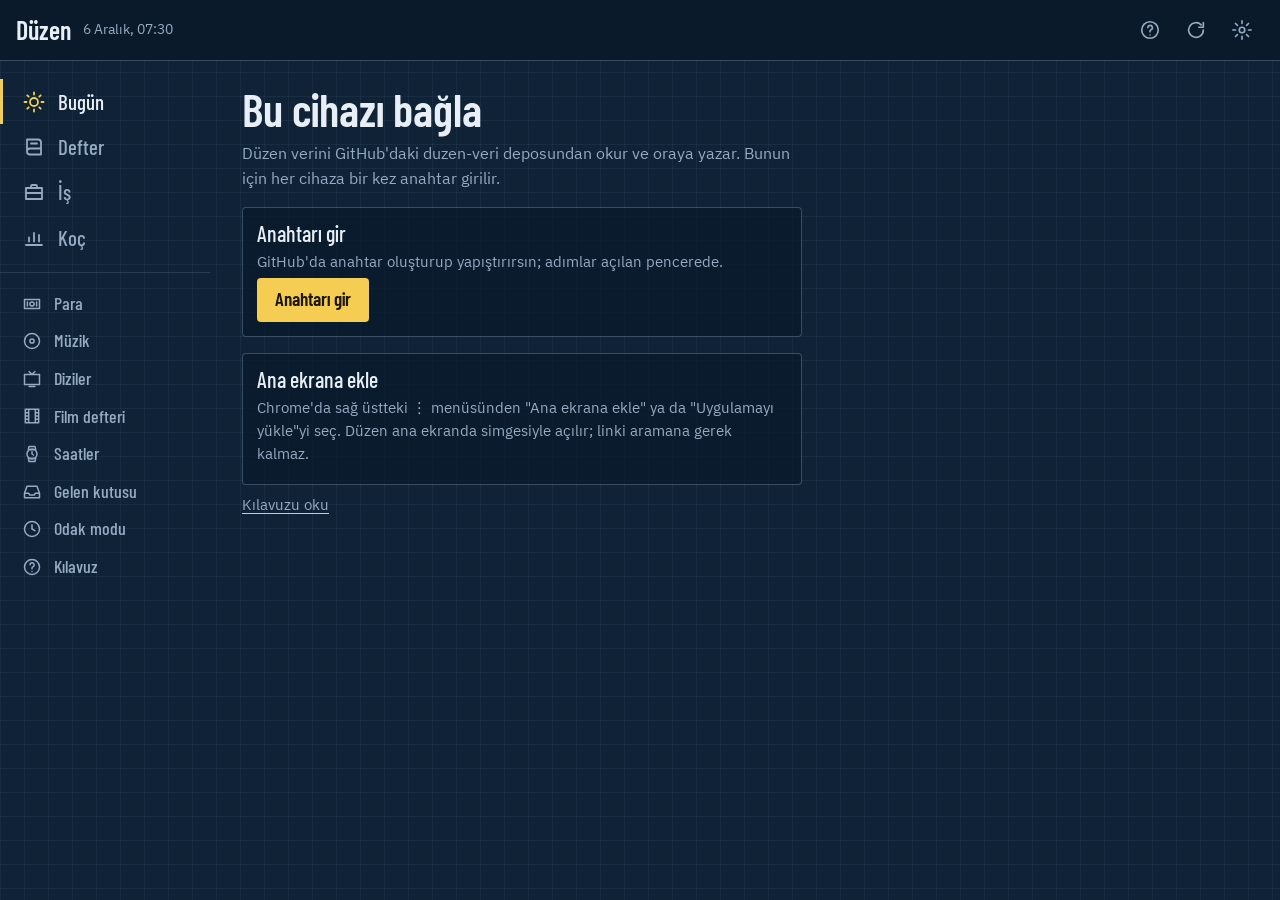
==== commit d8bee2f7: "Günü kapat tek dokunuş, uyku hedefi aralığı, Para bölümü Co-Authored-By: Claude Opus 5.5 <noreply@an" ====
--- a/index.html
+++ b/index.html
@@ -135,6 +135,7 @@
 <script src="saatler.js"></script>
 <script src="muzik.js"></script>
 <script src="izleme.js"></script>
+<script src="para.js"></script>
 <script src="kilavuz.js"></script>
 <script src="app.js"></script>
 </body>
--- a/app.css
+++ b/app.css
@@ -12,6 +12,8 @@
   --vurgu-uzeri: #1d1600;
   --gecikme: #ff7b67;
   --tamam: #7fd4a9;
+  --seri-1: #3987e5;   /* grafik serileri, koyu zeminde doğrulandı */
+  --seri-2: #d95926;
   --f-baslik: 'Barlow Condensed', 'Arial Narrow', 'Roboto Condensed', sans-serif;
   --f-govde: 'IBM Plex Sans', system-ui, -apple-system, 'Segoe UI', sans-serif;
   --kare: 24px;
@@ -265,6 +267,8 @@
 .kapat-bolum { margin: 14px 0; padding: 10px 12px 2px; border: 1px solid var(--ayrac); border-radius: 4px; }
 .kapat-bolum legend { padding: 0 6px; font-family: var(--f-baslik); font-weight: 500; font-size: 19px; color: var(--yazi); }
 .kapat-bolum .alan { margin: 8px 0; }
+.kapat-bolum.tek { border: 0; padding: 0; margin: 8px 0 4px; }
+.gorunmez { position: absolute; width: 1px; height: 1px; overflow: hidden; clip: rect(0 0 0 0); clip-path: inset(50%); white-space: nowrap; }
 .secimler { display: flex; flex-wrap: wrap; gap: 6px 22px; margin: 4px 0 2px; }
 .dialog-hata { margin: 12px 0 0; padding: 8px 10px; font-size: 14px; color: var(--gecikme); background: rgba(255, 123, 103, 0.12); border-radius: 4px; }
 .dialog-alt { display: flex; flex-wrap: wrap; align-items: center; justify-content: flex-end; gap: 10px 18px; margin-top: 18px; }
@@ -601,3 +605,77 @@
 .dizi-sb { font-family: var(--f-baslik); font-weight: 500; font-size: 18px; color: var(--vurgu); }
 .dizi-dugmeler { display: flex; flex-wrap: wrap; align-items: center; gap: 8px 14px; margin-top: 8px; }
 .tekrar-secim { align-self: end; min-height: 44px; }
+
+/* ---------- günü kapat: tek dokunuş ---------- */
+.gunu-kapat .kart-ust h2 { margin: 0; }
+.gunu-kapat > .not { margin: 2px 0 10px; }
+.hizli-liste { list-style: none; margin: 0; padding: 0; display: grid; gap: 8px; }
+.hizli-satir { display: grid; grid-template-columns: minmax(0, 1fr) 52px; border: 1px solid var(--cerceve); border-radius: 6px; background: rgba(15, 34, 54, 0.6); overflow: hidden; }
+.hizli-evet {
+  display: grid; grid-template-columns: 26px minmax(0, 1fr); align-items: center; gap: 12px; min-height: 64px;
+  padding: 10px 12px; text-align: left; background: none; border: 0; color: var(--yazi); font: inherit; cursor: pointer;
+}
+.hizli-evet:hover { background: rgba(244, 205, 82, 0.06); }
+.hizli-evet:active { background: rgba(244, 205, 82, 0.14); }
+.hizli-evet:disabled { opacity: 0.55; cursor: progress; }
+.hizli-isaret { width: 24px; height: 24px; border: 2px solid var(--vurgu); border-radius: 50%; }
+.hizli-evet:hover .hizli-isaret, .hizli-evet:focus-visible .hizli-isaret { background: radial-gradient(circle, var(--vurgu) 0 5px, transparent 6px); }
+.hizli-yazi { display: grid; min-width: 0; }
+.hizli-baslik { font-family: var(--f-baslik); font-weight: 600; font-size: 21px; line-height: 1.15; }
+.hizli-alt { font-size: 13px; line-height: 1.35; color: var(--soluk); }
+.hizli-ayrinti { display: grid; place-items: center; background: none; border: 0; border-left: 1px solid var(--ayrac); color: var(--soluk); cursor: pointer; }
+.hizli-ayrinti:hover { color: var(--yazi); background: var(--ayrac); }
+.hizli-ayrinti .ikon { width: 24px; height: 24px; stroke-width: 3.2; }
+.iyi-yazi { color: var(--tamam); }
+.kotu-yazi { color: var(--gecikme); }
+.uyari-yazi { color: var(--vurgu); }
+
+/* ---------- para ---------- */
+.para { max-width: 820px; }
+.para-ozet .kart-ust h2 { margin: 0; }
+.para-birim .cip { min-height: 36px; padding: 4px 12px; font-size: 14px; }
+.para-net { margin: 10px 0 0; font-family: var(--f-baslik); font-weight: 600; font-size: 52px; line-height: 1; overflow-wrap: anywhere; }
+.para-net-alt { margin: 6px 0 0; font-size: 15px; color: var(--soluk); }
+.bolum-ust { margin-top: 30px; padding-bottom: 5px; border-bottom: 1px solid var(--ayrac); }
+.bolum-ust h2 { margin: 0; padding: 0; border: 0; }
+.para-grup { margin-top: 12px; }
+.para-grup-bas { display: flex; justify-content: space-between; gap: 12px; padding: 4px 6px; font-family: var(--f-baslik); font-weight: 500; font-size: 17px; color: var(--soluk); }
+.para-satir { display: grid; gap: 2px; width: 100%; padding: 10px 6px; text-align: left; background: none; border: 0; border-radius: 3px; color: var(--yazi); font: inherit; cursor: pointer; }
+.para-satir:hover { background: var(--ayrac); }
+.para-satir-ust { display: flex; align-items: baseline; justify-content: space-between; gap: 12px; }
+.para-ad { min-width: 0; overflow-wrap: anywhere; font-weight: 500; }
+.para-deger { white-space: nowrap; font-family: var(--f-baslik); font-weight: 600; font-size: 20px; font-variant-numeric: tabular-nums; }
+.para-alt { display: block; font-size: 13px; line-height: 1.4; color: var(--soluk); }
+.para-borc, .para-yaklasan { padding: 10px 6px; }
+.para-dugmeler { display: flex; flex-wrap: wrap; align-items: center; gap: 6px 16px; margin-top: 8px; }
+.para-dagilim { list-style: none; margin: 8px 0 0; padding: 0; display: grid; gap: 8px; }
+.para-dagilim li { display: grid; grid-template-columns: minmax(96px, 28%) minmax(0, 1fr) auto; align-items: center; gap: 10px; font-size: 14px; }
+.dagilim-cubuk { height: 10px; }
+.dagilim-cubuk i { display: block; height: 100%; min-width: 2px; background: var(--seri-1); border-radius: 0 4px 4px 0; }
+.dagilim-deger { color: var(--soluk); white-space: nowrap; }
+.para-fiyatlar { list-style: none; margin: 8px 0 12px; padding: 0; display: grid; grid-template-columns: repeat(auto-fill, minmax(190px, 1fr)); gap: 4px 20px; }
+.para-fiyatlar li { display: flex; justify-content: space-between; gap: 10px; padding: 5px 0; border-bottom: 1px solid var(--ayrac); font-size: 14px; }
+.para-fiyatlar span { color: var(--soluk); }
+.para-kapali { margin-top: 12px; }
+.sil-dugme { margin-right: auto; color: var(--gecikme); }
+details.alan > summary { color: var(--vurgu); cursor: pointer; min-height: 32px; }
+.para-grafik { margin-top: 14px; }
+.g-govde { position: relative; }
+.g-govde svg { display: block; max-width: 100%; touch-action: pan-y; }
+.g-govde svg:focus-visible { outline: 2px solid var(--vurgu); outline-offset: 2px; }
+.g-cizgi { stroke: rgba(196, 220, 255, 0.10); stroke-width: 1; }
+.g-sifir { stroke: rgba(196, 220, 255, 0.38); stroke-width: 1; }
+.g-eksen { fill: var(--soluk); font-size: 12px; font-family: var(--f-govde); font-variant-numeric: tabular-nums; }
+.g-etiket { fill: var(--yazi); font-size: 12px; font-family: var(--f-govde); font-variant-numeric: tabular-nums; }
+.g-cizgi-seri { fill: none; stroke-width: 2; stroke-linejoin: round; stroke-linecap: round; }
+.g-uc { stroke: #0c1c2e; stroke-width: 2; }
+.g-imlec { stroke: rgba(232, 238, 245, 0.45); stroke-width: 1; }
+.g-imlec-nokta { stroke: #0c1c2e; stroke-width: 2; pointer-events: none; }
+.g-alan { fill: transparent; }
+.g-ipucu { position: absolute; top: 6px; min-width: 156px; padding: 8px 10px; background: var(--zemin-koyu); border: 1px solid var(--cerceve); border-radius: 4px; font-size: 13px; pointer-events: none; box-shadow: 0 4px 16px rgba(0, 0, 0, 0.35); }
+.g-ipucu-baslik { margin-bottom: 4px; color: var(--soluk); }
+.g-ipucu-satir { display: grid; grid-template-columns: 14px auto minmax(0, 1fr); align-items: center; gap: 6px; }
+.g-ipucu-satir i { width: 12px; height: 2px; border-radius: 1px; }
+.g-ipucu-satir b { font-variant-numeric: tabular-nums; }
+.g-ipucu-satir span { color: var(--soluk); }
+@media (max-width: 599px) { .para-dagilim li { grid-template-columns: 84px minmax(0, 1fr) auto; } }
